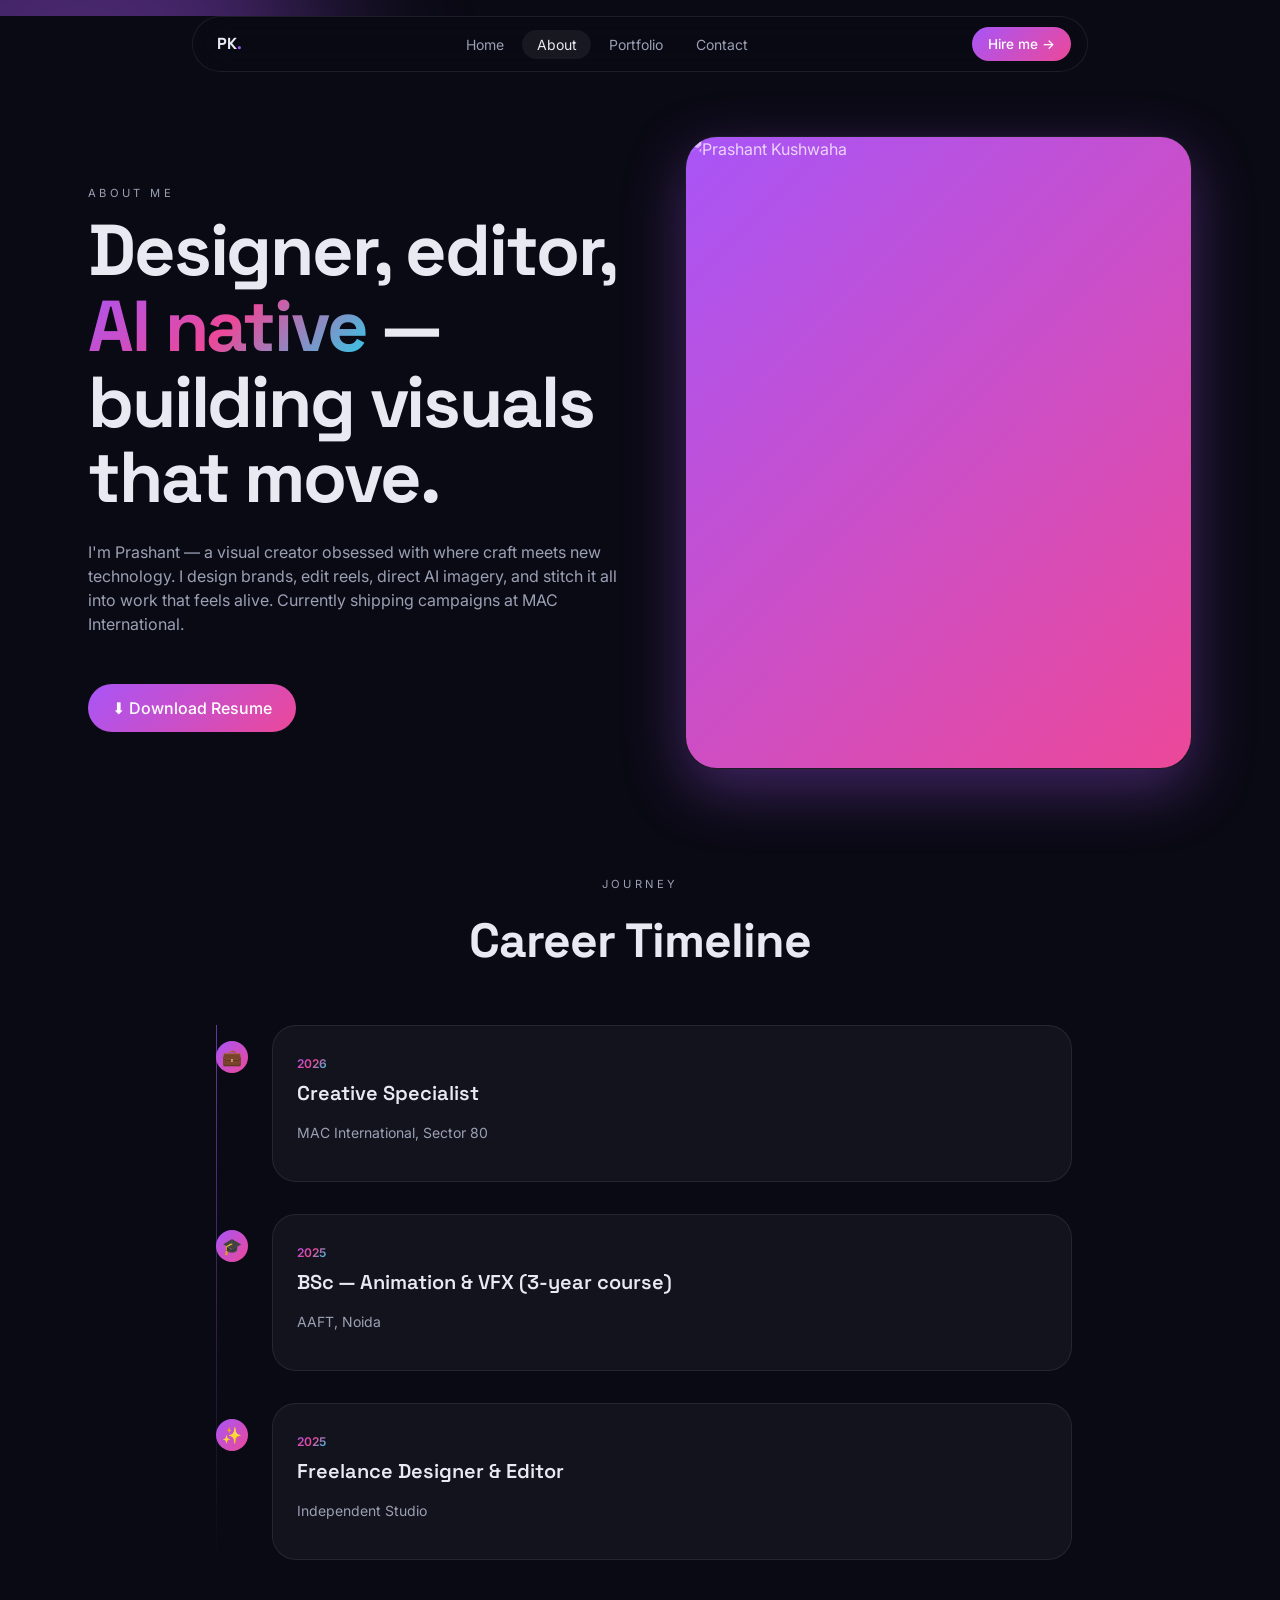
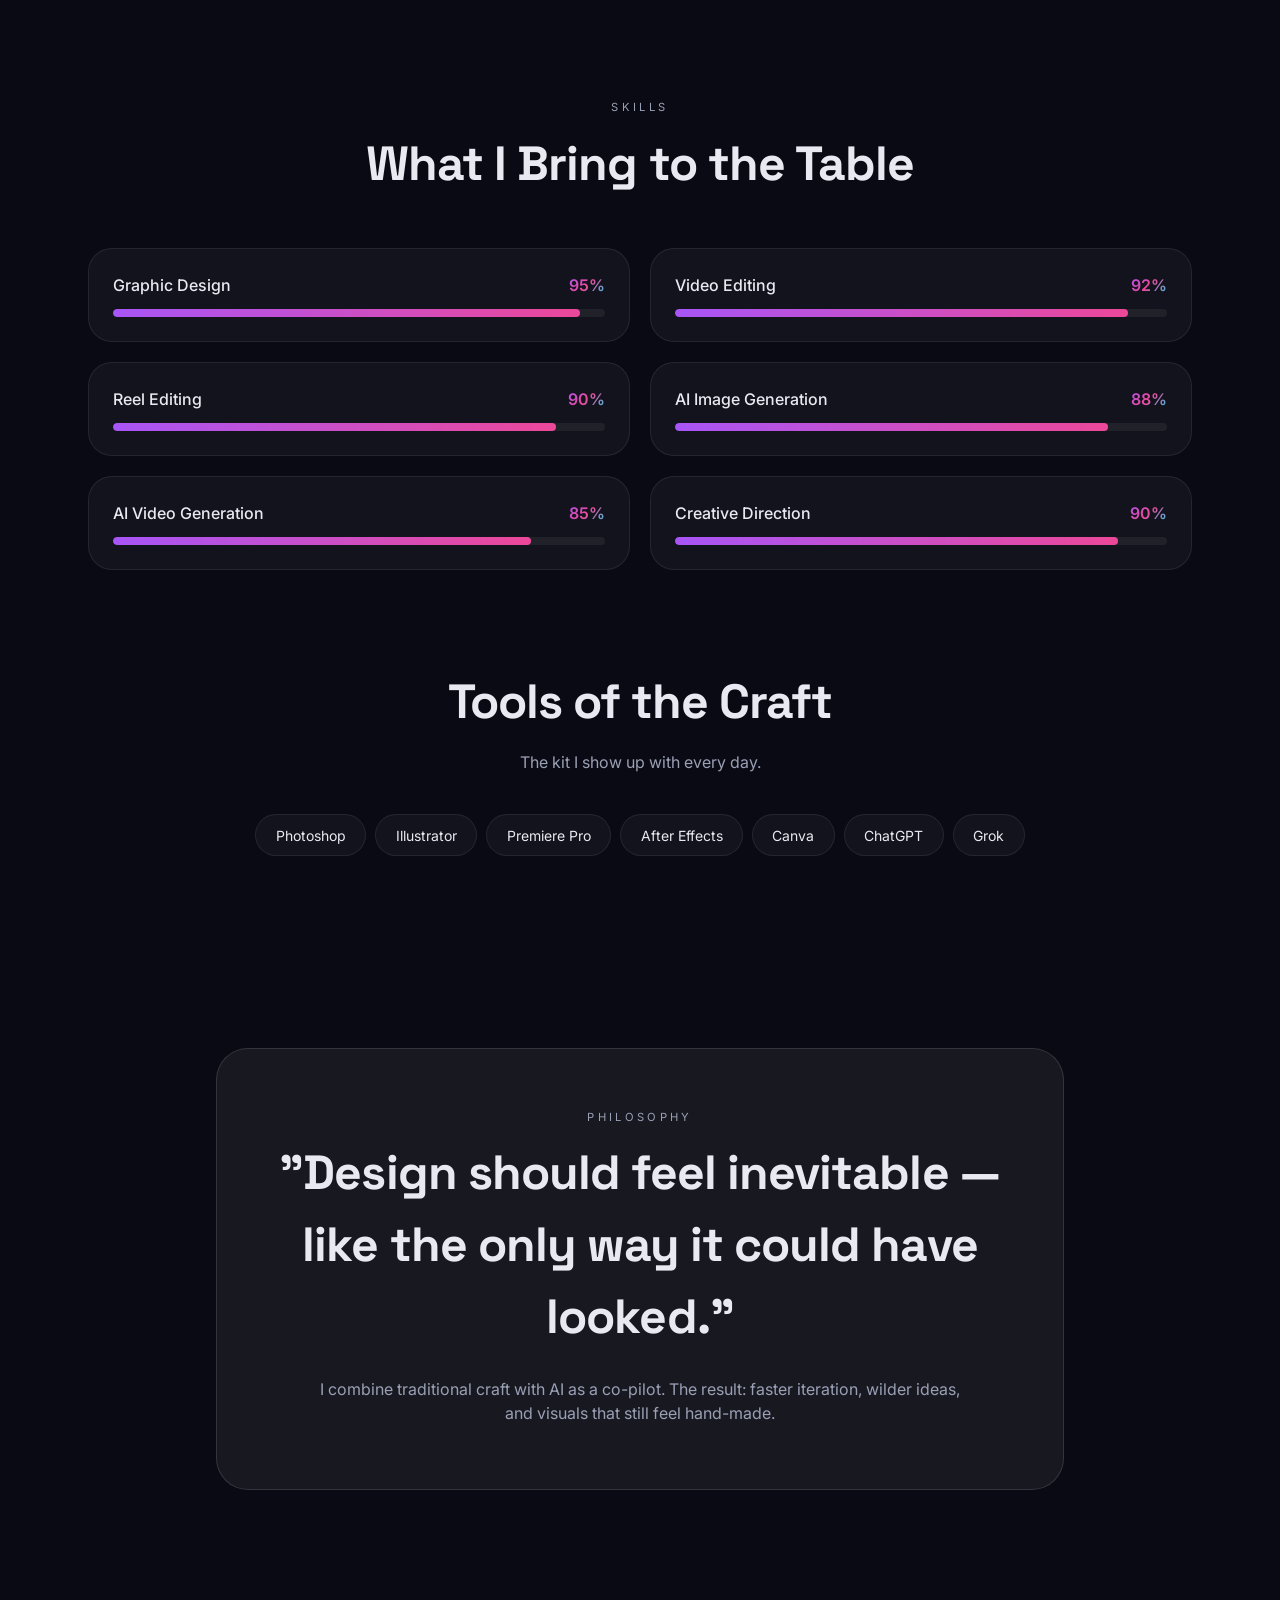
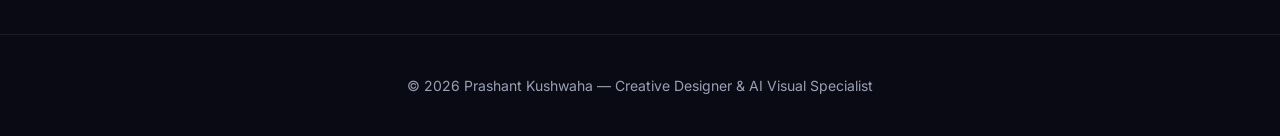
==== about.html @ 328b3780 "Add files via upload" ====
<!doctype html>
<html lang="en">
<head>
<meta charset="utf-8"/>
<meta name="viewport" content="width=device-width,initial-scale=1"/>
<title>About — Prashant Kushwaha</title>
<meta name="description" content="Creative journey, experience, education, tools and philosophy of Prashant Kushwaha."/>
<link rel="preconnect" href="https://fonts.googleapis.com"/>
<link rel="preconnect" href="https://fonts.gstatic.com" crossorigin/>
<link href="https://fonts.googleapis.com/css2?family=Inter:wght@400;500;600;700&family=Space+Grotesk:wght@500;600;700&display=swap" rel="stylesheet"/>
<link rel="stylesheet" href="styles.css"/>
</head>
<body>
<div class="blob blob1"></div>
<div class="blob blob2"></div>
<div class="container">
<nav class="top">
  <a class="brand" href="index.html">PK<span style="color:var(--primary)">.</span></a>
  <div>
    <a class="link " href="index.html">Home</a>
    <a class="link active" href="about.html">About</a>
    <a class="link " href="portfolio.html">Portfolio</a>
    <a class="link " href="contact.html">Contact</a>
  </div>
  <a class="btn btn-primary" style="padding:.45rem 1rem;font-size:.85rem" href="contact.html">Hire me →</a>
</nav>
</div>
<section><div class="container">
  <div class="hero">
    <div>
      <p class="eyebrow">About me</p>
      <h1 style="margin-top:.75rem">Designer, editor, <span class="gradient-text">AI native</span> — building visuals that move.</h1>
      <p class="muted" style="margin-top:1.5rem;max-width:40rem">I'm Prashant — a visual creator obsessed with where craft meets new technology. I design brands, edit reels, direct AI imagery, and stitch it all into work that feels alive. Currently shipping campaigns at MAC International.</p>
      <a class="btn btn-primary" style="margin-top:2rem" href="#">⬇ Download Resume</a>
    </div>
    <div class="portrait glow-lg">
      <div style="position:absolute;inset:0;background:linear-gradient(135deg,var(--primary),var(--primary-2))"></div>
      <img src="assets/portrait.jpg" alt="Prashant Kushwaha" style="mix-blend-mode:luminosity;opacity:.9;filter:none"/>
    </div>
  </div>
</div></section>

<section><div class="container">
  <div style="text-align:center"><p class="eyebrow">Journey</p><h2 style="margin-top:.75rem">Career Timeline</h2></div>
  <div class="timeline" style="margin-top:3rem">
    <div class="tl-item"><div class="dot-lg">💼</div><div class="card"><span class="gradient-text" style="font-size:.75rem;font-weight:600">2026</span><h3 style="margin-top:.25rem">Creative Specialist</h3><p class="muted" style="font-size:.875rem">MAC International, Sector 80</p></div></div><div class="tl-item"><div class="dot-lg">🎓</div><div class="card"><span class="gradient-text" style="font-size:.75rem;font-weight:600">2025</span><h3 style="margin-top:.25rem">BSc — Animation & VFX (3-year course)</h3><p class="muted" style="font-size:.875rem">AAFT, Noida</p></div></div><div class="tl-item"><div class="dot-lg">✨</div><div class="card"><span class="gradient-text" style="font-size:.75rem;font-weight:600">2025</span><h3 style="margin-top:.25rem">Freelance Designer & Editor</h3><p class="muted" style="font-size:.875rem">Independent Studio</p></div></div>
  </div>
</div></section>

<section><div class="container">
  <div style="text-align:center"><p class="eyebrow">Skills</p><h2 style="margin-top:.75rem">What I Bring to the Table</h2></div>
  <div class="grid cols-2" style="margin-top:3rem">
    <div class="card"><div style="display:flex;justify-content:space-between;margin-bottom:.75rem"><span style="font-weight:500">Graphic Design</span><span class="gradient-text" style="font-weight:600">95%</span></div><div class="skill-bar"><div style="width:95%"></div></div></div><div class="card"><div style="display:flex;justify-content:space-between;margin-bottom:.75rem"><span style="font-weight:500">Video Editing</span><span class="gradient-text" style="font-weight:600">92%</span></div><div class="skill-bar"><div style="width:92%"></div></div></div><div class="card"><div style="display:flex;justify-content:space-between;margin-bottom:.75rem"><span style="font-weight:500">Reel Editing</span><span class="gradient-text" style="font-weight:600">90%</span></div><div class="skill-bar"><div style="width:90%"></div></div></div><div class="card"><div style="display:flex;justify-content:space-between;margin-bottom:.75rem"><span style="font-weight:500">AI Image Generation</span><span class="gradient-text" style="font-weight:600">88%</span></div><div class="skill-bar"><div style="width:88%"></div></div></div><div class="card"><div style="display:flex;justify-content:space-between;margin-bottom:.75rem"><span style="font-weight:500">AI Video Generation</span><span class="gradient-text" style="font-weight:600">85%</span></div><div class="skill-bar"><div style="width:85%"></div></div></div><div class="card"><div style="display:flex;justify-content:space-between;margin-bottom:.75rem"><span style="font-weight:500">Creative Direction</span><span class="gradient-text" style="font-weight:600">90%</span></div><div class="skill-bar"><div style="width:90%"></div></div></div>
  </div>
</div></section>

<section><div class="container">
  <div style="text-align:center"><h2>Tools of the Craft</h2><p class="muted" style="margin-top:.75rem">The kit I show up with every day.</p></div>
  <div class="tools" style="margin-top:2.5rem"><span>Photoshop</span><span>Illustrator</span><span>Premiere Pro</span><span>After Effects</span><span>Canva</span><span>ChatGPT</span><span>Grok</span></div>
</div></section>

<section><div class="container" style="max-width:56rem">
  <div class="cta-box" style="text-align:center;display:block">
    <p class="eyebrow">Philosophy</p>
    <h2 style="margin-top:.75rem">"Design should feel inevitable — like the only way it could have looked."</h2>
    <p class="muted" style="margin-top:1.5rem;max-width:40rem;margin-left:auto;margin-right:auto">I combine traditional craft with AI as a co-pilot. The result: faster iteration, wilder ideas, and visuals that still feel hand-made.</p>
  </div>
</div></section>
<footer><div class="container">© 2026 Prashant Kushwaha — Creative Designer & AI Visual Specialist</div></footer>
</body></html>
---- styles.css ----
:root{
  --bg:#0a0a14; --fg:#e9e9f1; --muted:#9aa0b4; --primary:#a855f7; --primary-2:#ec4899; --accent:#22d3ee;
  --border:rgba(255,255,255,.08);
}
*{box-sizing:border-box}
html,body{margin:0;padding:0;background:var(--bg);color:var(--fg);font-family:'Inter',system-ui,sans-serif;line-height:1.5;-webkit-font-smoothing:antialiased}
a{color:inherit;text-decoration:none}
img{max-width:100%;display:block}
.font-display{font-family:'Space Grotesk','Inter',sans-serif;letter-spacing:-0.02em}
.container{max-width:72rem;margin:0 auto;padding:0 1.5rem}
.glass{background:rgba(255,255,255,.04);border:1px solid var(--border);backdrop-filter:blur(12px)}
.glass-strong{background:rgba(255,255,255,.06);border:1px solid rgba(255,255,255,.12);backdrop-filter:blur(20px)}
.gradient-primary{background:linear-gradient(135deg,var(--primary),var(--primary-2))}
.gradient-text{background:linear-gradient(135deg,var(--primary),var(--primary-2),var(--accent));-webkit-background-clip:text;background-clip:text;color:transparent}
.glow{box-shadow:0 0 30px rgba(168,85,247,.35)}
.glow-lg{box-shadow:0 20px 60px rgba(168,85,247,.35)}
.btn{display:inline-flex;align-items:center;gap:.5rem;border-radius:999px;padding:.75rem 1.5rem;font-weight:500;transition:transform .2s,box-shadow .2s}
.btn:hover{transform:translateY(-1px)}
.btn-primary{background:linear-gradient(135deg,var(--primary),var(--primary-2));color:#fff}
.btn-primary:hover{box-shadow:0 0 40px rgba(168,85,247,.6)}
.btn-ghost{background:rgba(255,255,255,.04);border:1px solid var(--border)}
.btn-ghost:hover{background:rgba(255,255,255,.08)}
nav.top{position:sticky;top:1rem;z-index:50;margin:1rem auto;max-width:56rem;display:flex;align-items:center;justify-content:space-between;padding:.6rem 1rem;border-radius:999px;background:rgba(10,10,20,.6);border:1px solid var(--border);backdrop-filter:blur(20px)}
nav.top a.link{padding:.4rem .9rem;border-radius:999px;font-size:.875rem;color:var(--muted)}
nav.top a.link:hover,nav.top a.link.active{color:var(--fg);background:rgba(255,255,255,.06)}
nav.top .brand{font-family:'Space Grotesk',sans-serif;font-weight:700;padding-left:.5rem}
section{padding:3rem 0}
h1,h2,h3{margin:0}
h1{font-family:'Space Grotesk',sans-serif;font-weight:700;font-size:clamp(2.5rem,6vw,4.5rem);line-height:1.05;letter-spacing:-0.03em}
h2{font-family:'Space Grotesk',sans-serif;font-weight:700;font-size:clamp(2rem,4.5vw,3rem);letter-spacing:-0.02em}
h3{font-family:'Space Grotesk',sans-serif;font-weight:600;font-size:1.25rem}
.muted{color:var(--muted)}
.eyebrow{font-size:.7rem;letter-spacing:.3em;text-transform:uppercase;color:var(--muted)}
.grid{display:grid;gap:1.25rem}
.cols-2{grid-template-columns:repeat(2,1fr)}
.cols-3{grid-template-columns:repeat(3,1fr)}
@media (max-width:768px){.cols-2,.cols-3{grid-template-columns:1fr}}
.card{border-radius:1.5rem;padding:1.5rem;background:rgba(255,255,255,.04);border:1px solid var(--border);transition:transform .3s,box-shadow .3s}
.card:hover{transform:translateY(-4px);box-shadow:0 20px 50px rgba(168,85,247,.2)}
.icon-box{width:3rem;height:3rem;border-radius:1rem;background:linear-gradient(135deg,var(--primary),var(--primary-2));display:flex;align-items:center;justify-content:center;color:#fff;margin-bottom:1rem;font-size:1.25rem}
.tag{display:inline-block;background:rgba(255,255,255,.06);border:1px solid var(--border);border-radius:999px;padding:.3rem .8rem;font-size:.75rem}
.hero{display:grid;grid-template-columns:1.1fr 1fr;gap:2.5rem;align-items:center}
@media(max-width:900px){.hero{grid-template-columns:1fr}}
.portrait{aspect-ratio:4/5;border-radius:2rem;overflow:hidden;position:relative;border:1px solid var(--border)}
.portrait img{position:absolute;inset:0;width:100%;height:100%;object-fit:cover;filter:grayscale(1) contrast(1.1)}
.portrait .overlay{position:absolute;inset:0;background:linear-gradient(135deg,var(--primary),var(--primary-2));mix-blend-mode:color;opacity:.9}
.portrait .fade{position:absolute;inset:0;background:linear-gradient(to top,rgba(10,10,20,.7),transparent)}
.chip{position:absolute;top:1rem;left:1rem;background:rgba(255,255,255,.1);backdrop-filter:blur(20px);border:1px solid rgba(255,255,255,.15);border-radius:999px;padding:.4rem .8rem;font-size:.75rem;font-weight:500}
.status{display:inline-flex;align-items:center;gap:.5rem;background:rgba(255,255,255,.04);border:1px solid var(--border);border-radius:999px;padding:.4rem 1rem;font-size:.75rem;margin-bottom:1.5rem}
.dot{width:.5rem;height:.5rem;border-radius:50%;background:#34d399;box-shadow:0 0 12px #34d399}
.works{column-count:3;column-gap:1.25rem}
@media(max-width:900px){.works{column-count:2}}
@media(max-width:600px){.works{column-count:1}}
.work{break-inside:avoid;margin-bottom:1.25rem;border-radius:1.5rem;overflow:hidden;position:relative;border:1px solid var(--border)}
.work .bg{aspect-ratio:4/5}
.work .fade{position:absolute;inset:0;background:linear-gradient(to top,rgba(10,10,20,.9),transparent 60%)}
.work .info{position:absolute;left:1rem;bottom:1rem;right:1rem}
.timeline{position:relative;max-width:56rem;margin:0 auto;padding:0 1rem}
.timeline:before{content:"";position:absolute;left:1.5rem;top:0;bottom:0;width:1px;background:linear-gradient(to bottom,rgba(168,85,247,.6),transparent)}
.tl-item{position:relative;padding-left:4rem;margin-bottom:2rem}
.tl-item .dot-lg{position:absolute;left:.5rem;top:1rem;width:2rem;height:2rem;border-radius:50%;background:linear-gradient(135deg,var(--primary),var(--primary-2));display:flex;align-items:center;justify-content:center}
.skill-bar{height:.5rem;border-radius:999px;background:rgba(255,255,255,.06);overflow:hidden}
.skill-bar > div{height:100%;background:linear-gradient(90deg,var(--primary),var(--primary-2));border-radius:999px}
.tools{display:flex;flex-wrap:wrap;gap:.6rem;justify-content:center}
.tools span{padding:.6rem 1.2rem;background:rgba(255,255,255,.04);border:1px solid var(--border);border-radius:999px;font-size:.875rem}
input,textarea{width:100%;background:rgba(255,255,255,.04);border:1px solid var(--border);border-radius:1rem;padding:.9rem 1rem;color:var(--fg);font-family:inherit;font-size:.9rem;outline:none}
input:focus,textarea:focus{border-color:var(--primary);box-shadow:0 0 0 3px rgba(168,85,247,.2)}
label{display:block;font-size:.75rem;text-transform:uppercase;letter-spacing:.1em;color:var(--muted);margin-bottom:.5rem}
.field{margin-bottom:1rem}
.contact-card{display:flex;gap:1rem;align-items:center;padding:1.2rem;border-radius:1.25rem;background:rgba(255,255,255,.04);border:1px solid var(--border);margin-bottom:1rem;transition:transform .2s}
.contact-card:hover{transform:translateY(-2px)}
.contact-card .icon-box{margin:0}
.filter-row{display:flex;flex-wrap:wrap;gap:.5rem;justify-content:center;margin:2rem 0}
.filter-row button,.filter-row a{padding:.5rem 1rem;border-radius:999px;font-size:.875rem;background:rgba(255,255,255,.04);border:1px solid var(--border);color:var(--muted);cursor:pointer}
.filter-row .active{background:linear-gradient(135deg,var(--primary),var(--primary-2));color:#fff;border-color:transparent}
.proj-grid{column-count:3;column-gap:1.25rem}
@media(max-width:900px){.proj-grid{column-count:2}}
@media(max-width:600px){.proj-grid{column-count:1}}
.proj{break-inside:avoid;margin-bottom:1.25rem;border-radius:1.5rem;overflow:hidden;position:relative;border:1px solid var(--border);background:rgba(255,255,255,.04)}
.proj img{width:100%;aspect-ratio:1/1;object-fit:cover}
.proj .bg{aspect-ratio:4/5}
.proj .fade{position:absolute;inset:0;background:linear-gradient(to top,rgba(10,10,20,.9),transparent 50%)}
.proj .info{position:absolute;left:1rem;bottom:1rem;right:1rem}
footer{margin-top:6rem;padding:2.5rem 0;border-top:1px solid var(--border);text-align:center;color:var(--muted);font-size:.875rem}
.blob{position:fixed;border-radius:50%;filter:blur(80px);opacity:.4;pointer-events:none;z-index:-1}
.blob1{width:30rem;height:30rem;background:var(--primary);top:-10rem;left:-10rem}
.blob2{width:25rem;height:25rem;background:var(--primary-2);bottom:-8rem;right:-8rem}
.cta-box{margin-top:6rem;border-radius:2rem;padding:3rem;background:rgba(255,255,255,.06);border:1px solid rgba(255,255,255,.12);position:relative;overflow:hidden;display:flex;justify-content:space-between;align-items:center;gap:1.5rem;flex-wrap:wrap}
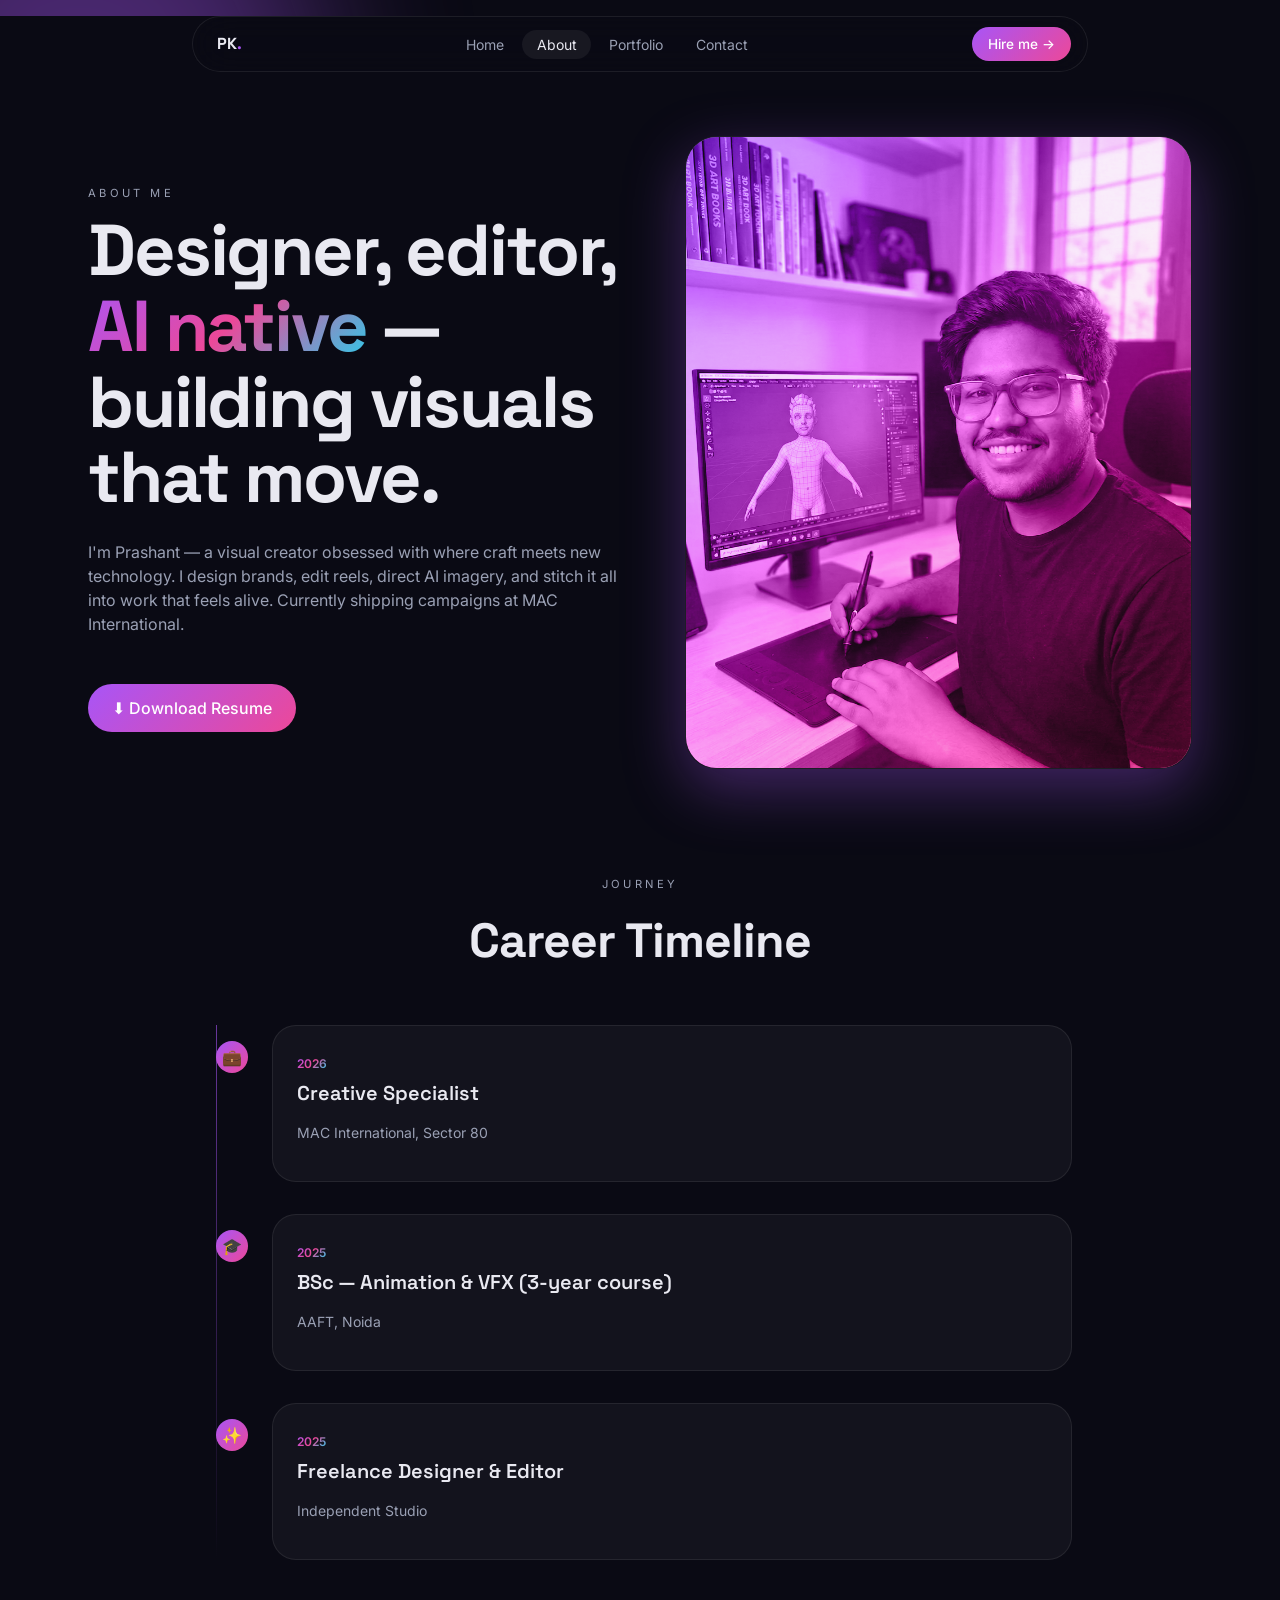
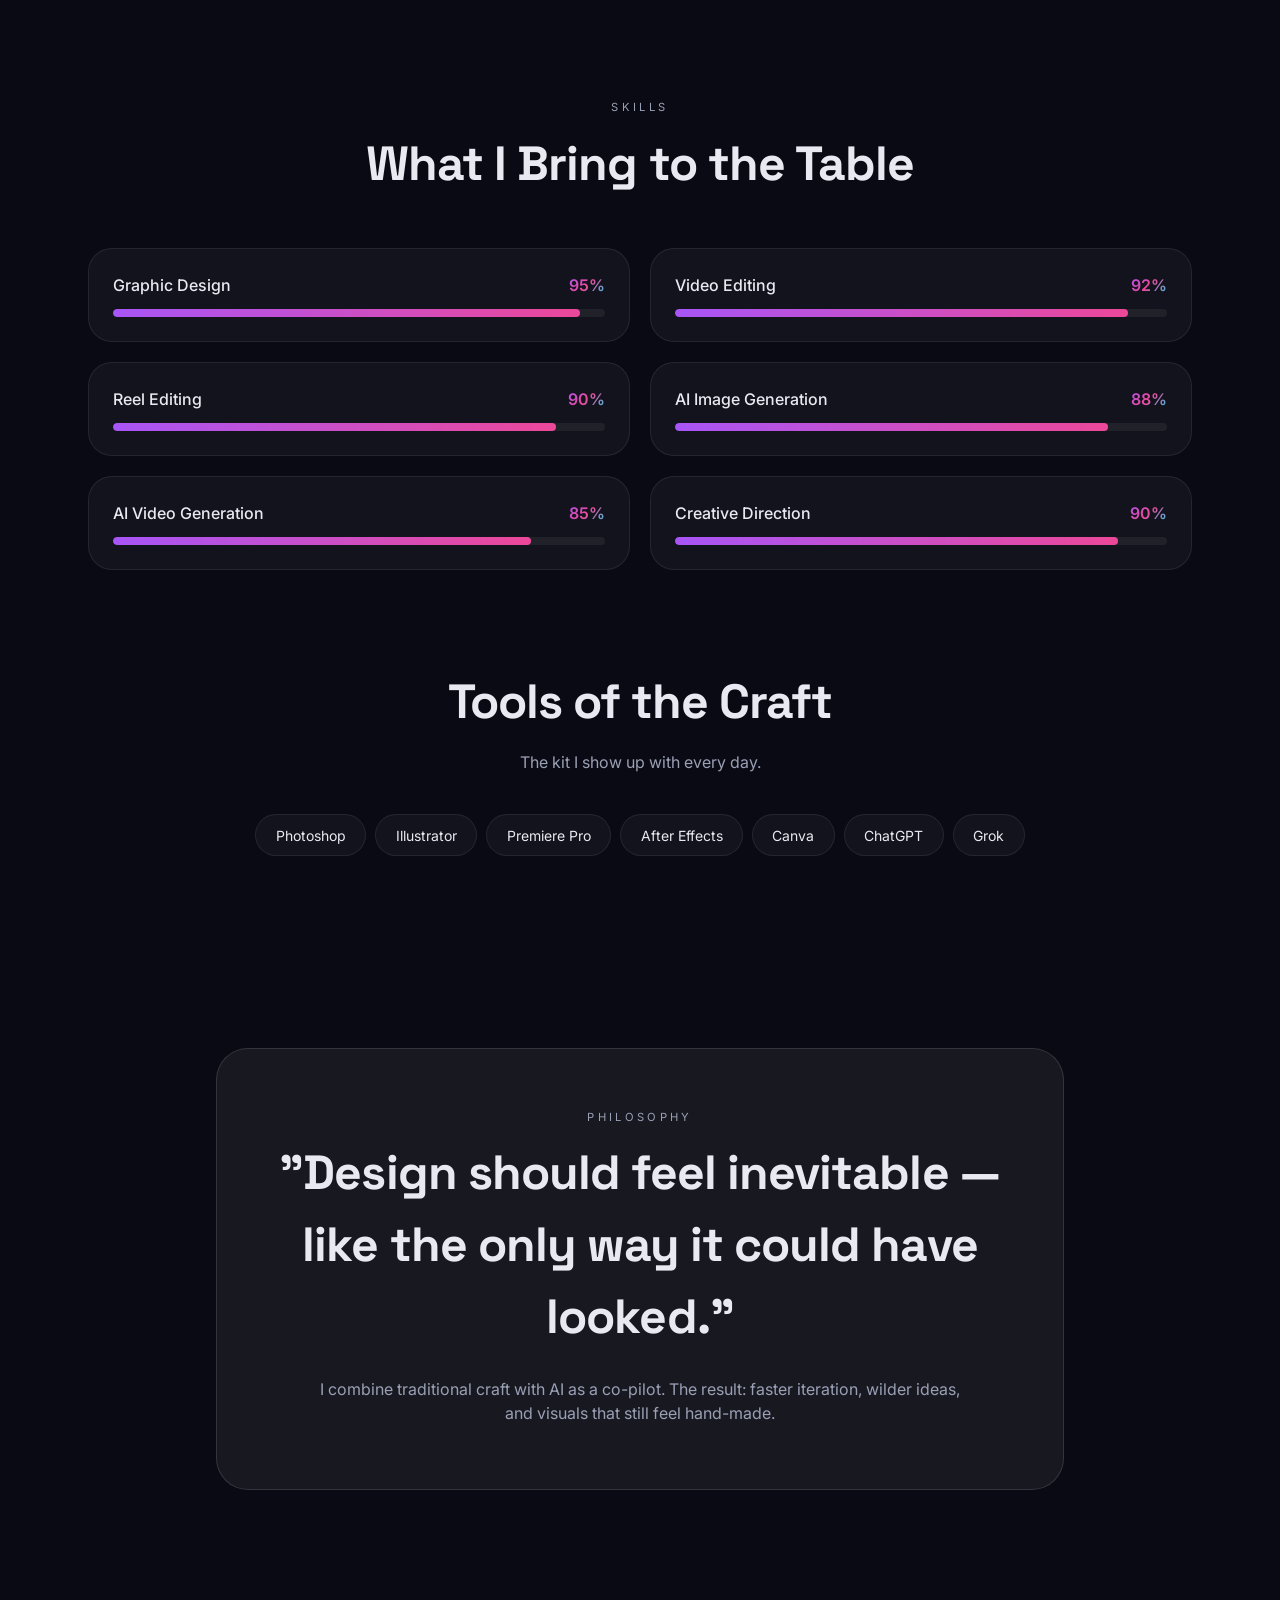
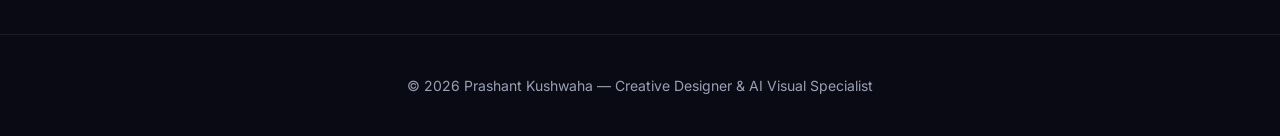
==== commit 438bf9e7: "Add files via upload" ====
--- a/about.html
+++ b/about.html
@@ -1,70 +1,70 @@
-<!doctype html>
-<html lang="en">
-<head>
-<meta charset="utf-8"/>
-<meta name="viewport" content="width=device-width,initial-scale=1"/>
-<title>About — Prashant Kushwaha</title>
-<meta name="description" content="Creative journey, experience, education, tools and philosophy of Prashant Kushwaha."/>
-<link rel="preconnect" href="https://fonts.googleapis.com"/>
-<link rel="preconnect" href="https://fonts.gstatic.com" crossorigin/>
-<link href="https://fonts.googleapis.com/css2?family=Inter:wght@400;500;600;700&family=Space+Grotesk:wght@500;600;700&display=swap" rel="stylesheet"/>
-<link rel="stylesheet" href="styles.css"/>
-</head>
-<body>
-<div class="blob blob1"></div>
-<div class="blob blob2"></div>
-<div class="container">
-<nav class="top">
-  <a class="brand" href="index.html">PK<span style="color:var(--primary)">.</span></a>
-  <div>
-    <a class="link " href="index.html">Home</a>
-    <a class="link active" href="about.html">About</a>
-    <a class="link " href="portfolio.html">Portfolio</a>
-    <a class="link " href="contact.html">Contact</a>
-  </div>
-  <a class="btn btn-primary" style="padding:.45rem 1rem;font-size:.85rem" href="contact.html">Hire me →</a>
-</nav>
-</div>
-<section><div class="container">
-  <div class="hero">
-    <div>
-      <p class="eyebrow">About me</p>
-      <h1 style="margin-top:.75rem">Designer, editor, <span class="gradient-text">AI native</span> — building visuals that move.</h1>
-      <p class="muted" style="margin-top:1.5rem;max-width:40rem">I'm Prashant — a visual creator obsessed with where craft meets new technology. I design brands, edit reels, direct AI imagery, and stitch it all into work that feels alive. Currently shipping campaigns at MAC International.</p>
-      <a class="btn btn-primary" style="margin-top:2rem" href="#">⬇ Download Resume</a>
-    </div>
-    <div class="portrait glow-lg">
-      <div style="position:absolute;inset:0;background:linear-gradient(135deg,var(--primary),var(--primary-2))"></div>
-      <img src="assets/portrait.jpg" alt="Prashant Kushwaha" style="mix-blend-mode:luminosity;opacity:.9;filter:none"/>
-    </div>
-  </div>
-</div></section>
-
-<section><div class="container">
-  <div style="text-align:center"><p class="eyebrow">Journey</p><h2 style="margin-top:.75rem">Career Timeline</h2></div>
-  <div class="timeline" style="margin-top:3rem">
-    <div class="tl-item"><div class="dot-lg">💼</div><div class="card"><span class="gradient-text" style="font-size:.75rem;font-weight:600">2026</span><h3 style="margin-top:.25rem">Creative Specialist</h3><p class="muted" style="font-size:.875rem">MAC International, Sector 80</p></div></div><div class="tl-item"><div class="dot-lg">🎓</div><div class="card"><span class="gradient-text" style="font-size:.75rem;font-weight:600">2025</span><h3 style="margin-top:.25rem">BSc — Animation & VFX (3-year course)</h3><p class="muted" style="font-size:.875rem">AAFT, Noida</p></div></div><div class="tl-item"><div class="dot-lg">✨</div><div class="card"><span class="gradient-text" style="font-size:.75rem;font-weight:600">2025</span><h3 style="margin-top:.25rem">Freelance Designer & Editor</h3><p class="muted" style="font-size:.875rem">Independent Studio</p></div></div>
-  </div>
-</div></section>
-
-<section><div class="container">
-  <div style="text-align:center"><p class="eyebrow">Skills</p><h2 style="margin-top:.75rem">What I Bring to the Table</h2></div>
-  <div class="grid cols-2" style="margin-top:3rem">
-    <div class="card"><div style="display:flex;justify-content:space-between;margin-bottom:.75rem"><span style="font-weight:500">Graphic Design</span><span class="gradient-text" style="font-weight:600">95%</span></div><div class="skill-bar"><div style="width:95%"></div></div></div><div class="card"><div style="display:flex;justify-content:space-between;margin-bottom:.75rem"><span style="font-weight:500">Video Editing</span><span class="gradient-text" style="font-weight:600">92%</span></div><div class="skill-bar"><div style="width:92%"></div></div></div><div class="card"><div style="display:flex;justify-content:space-between;margin-bottom:.75rem"><span style="font-weight:500">Reel Editing</span><span class="gradient-text" style="font-weight:600">90%</span></div><div class="skill-bar"><div style="width:90%"></div></div></div><div class="card"><div style="display:flex;justify-content:space-between;margin-bottom:.75rem"><span style="font-weight:500">AI Image Generation</span><span class="gradient-text" style="font-weight:600">88%</span></div><div class="skill-bar"><div style="width:88%"></div></div></div><div class="card"><div style="display:flex;justify-content:space-between;margin-bottom:.75rem"><span style="font-weight:500">AI Video Generation</span><span class="gradient-text" style="font-weight:600">85%</span></div><div class="skill-bar"><div style="width:85%"></div></div></div><div class="card"><div style="display:flex;justify-content:space-between;margin-bottom:.75rem"><span style="font-weight:500">Creative Direction</span><span class="gradient-text" style="font-weight:600">90%</span></div><div class="skill-bar"><div style="width:90%"></div></div></div>
-  </div>
-</div></section>
-
-<section><div class="container">
-  <div style="text-align:center"><h2>Tools of the Craft</h2><p class="muted" style="margin-top:.75rem">The kit I show up with every day.</p></div>
-  <div class="tools" style="margin-top:2.5rem"><span>Photoshop</span><span>Illustrator</span><span>Premiere Pro</span><span>After Effects</span><span>Canva</span><span>ChatGPT</span><span>Grok</span></div>
-</div></section>
-
-<section><div class="container" style="max-width:56rem">
-  <div class="cta-box" style="text-align:center;display:block">
-    <p class="eyebrow">Philosophy</p>
-    <h2 style="margin-top:.75rem">"Design should feel inevitable — like the only way it could have looked."</h2>
-    <p class="muted" style="margin-top:1.5rem;max-width:40rem;margin-left:auto;margin-right:auto">I combine traditional craft with AI as a co-pilot. The result: faster iteration, wilder ideas, and visuals that still feel hand-made.</p>
-  </div>
-</div></section>
-<footer><div class="container">© 2026 Prashant Kushwaha — Creative Designer & AI Visual Specialist</div></footer>
+<!doctype html>
+<html lang="en">
+<head>
+<meta charset="utf-8"/>
+<meta name="viewport" content="width=device-width,initial-scale=1"/>
+<title>About — Prashant Kushwaha</title>
+<meta name="description" content="Creative journey, experience, education, tools and philosophy of Prashant Kushwaha."/>
+<link rel="preconnect" href="https://fonts.googleapis.com"/>
+<link rel="preconnect" href="https://fonts.gstatic.com" crossorigin/>
+<link href="https://fonts.googleapis.com/css2?family=Inter:wght@400;500;600;700&family=Space+Grotesk:wght@500;600;700&display=swap" rel="stylesheet"/>
+<link rel="stylesheet" href="styles.css"/>
+</head>
+<body>
+<div class="blob blob1"></div>
+<div class="blob blob2"></div>
+<div class="container">
+<nav class="top">
+  <a class="brand" href="index.html">PK<span style="color:var(--primary)">.</span></a>
+  <div>
+    <a class="link " href="index.html">Home</a>
+    <a class="link active" href="about.html">About</a>
+    <a class="link " href="portfolio.html">Portfolio</a>
+    <a class="link " href="contact.html">Contact</a>
+  </div>
+  <a class="btn btn-primary" style="padding:.45rem 1rem;font-size:.85rem" href="contact.html">Hire me →</a>
+</nav>
+</div>
+<section><div class="container">
+  <div class="hero">
+    <div>
+      <p class="eyebrow">About me</p>
+      <h1 style="margin-top:.75rem">Designer, editor, <span class="gradient-text">AI native</span> — building visuals that move.</h1>
+      <p class="muted" style="margin-top:1.5rem;max-width:40rem">I'm Prashant — a visual creator obsessed with where craft meets new technology. I design brands, edit reels, direct AI imagery, and stitch it all into work that feels alive. Currently shipping campaigns at MAC International.</p>
+      <a class="btn btn-primary" style="margin-top:2rem" href="#">⬇ Download Resume</a>
+    </div>
+    <div class="portrait glow-lg">
+      <div style="position:absolute;inset:0;background:linear-gradient(135deg,var(--primary),var(--primary-2))"></div>
+      <img src="portrait.jpg" alt="Prashant Kushwaha" style="mix-blend-mode:luminosity;opacity:.9;filter:none"/>
+    </div>
+  </div>
+</div></section>
+
+<section><div class="container">
+  <div style="text-align:center"><p class="eyebrow">Journey</p><h2 style="margin-top:.75rem">Career Timeline</h2></div>
+  <div class="timeline" style="margin-top:3rem">
+    <div class="tl-item"><div class="dot-lg">💼</div><div class="card"><span class="gradient-text" style="font-size:.75rem;font-weight:600">2026</span><h3 style="margin-top:.25rem">Creative Specialist</h3><p class="muted" style="font-size:.875rem">MAC International, Sector 80</p></div></div><div class="tl-item"><div class="dot-lg">🎓</div><div class="card"><span class="gradient-text" style="font-size:.75rem;font-weight:600">2025</span><h3 style="margin-top:.25rem">BSc — Animation & VFX (3-year course)</h3><p class="muted" style="font-size:.875rem">AAFT, Noida</p></div></div><div class="tl-item"><div class="dot-lg">✨</div><div class="card"><span class="gradient-text" style="font-size:.75rem;font-weight:600">2025</span><h3 style="margin-top:.25rem">Freelance Designer & Editor</h3><p class="muted" style="font-size:.875rem">Independent Studio</p></div></div>
+  </div>
+</div></section>
+
+<section><div class="container">
+  <div style="text-align:center"><p class="eyebrow">Skills</p><h2 style="margin-top:.75rem">What I Bring to the Table</h2></div>
+  <div class="grid cols-2" style="margin-top:3rem">
+    <div class="card"><div style="display:flex;justify-content:space-between;margin-bottom:.75rem"><span style="font-weight:500">Graphic Design</span><span class="gradient-text" style="font-weight:600">95%</span></div><div class="skill-bar"><div style="width:95%"></div></div></div><div class="card"><div style="display:flex;justify-content:space-between;margin-bottom:.75rem"><span style="font-weight:500">Video Editing</span><span class="gradient-text" style="font-weight:600">92%</span></div><div class="skill-bar"><div style="width:92%"></div></div></div><div class="card"><div style="display:flex;justify-content:space-between;margin-bottom:.75rem"><span style="font-weight:500">Reel Editing</span><span class="gradient-text" style="font-weight:600">90%</span></div><div class="skill-bar"><div style="width:90%"></div></div></div><div class="card"><div style="display:flex;justify-content:space-between;margin-bottom:.75rem"><span style="font-weight:500">AI Image Generation</span><span class="gradient-text" style="font-weight:600">88%</span></div><div class="skill-bar"><div style="width:88%"></div></div></div><div class="card"><div style="display:flex;justify-content:space-between;margin-bottom:.75rem"><span style="font-weight:500">AI Video Generation</span><span class="gradient-text" style="font-weight:600">85%</span></div><div class="skill-bar"><div style="width:85%"></div></div></div><div class="card"><div style="display:flex;justify-content:space-between;margin-bottom:.75rem"><span style="font-weight:500">Creative Direction</span><span class="gradient-text" style="font-weight:600">90%</span></div><div class="skill-bar"><div style="width:90%"></div></div></div>
+  </div>
+</div></section>
+
+<section><div class="container">
+  <div style="text-align:center"><h2>Tools of the Craft</h2><p class="muted" style="margin-top:.75rem">The kit I show up with every day.</p></div>
+  <div class="tools" style="margin-top:2.5rem"><span>Photoshop</span><span>Illustrator</span><span>Premiere Pro</span><span>After Effects</span><span>Canva</span><span>ChatGPT</span><span>Grok</span></div>
+</div></section>
+
+<section><div class="container" style="max-width:56rem">
+  <div class="cta-box" style="text-align:center;display:block">
+    <p class="eyebrow">Philosophy</p>
+    <h2 style="margin-top:.75rem">"Design should feel inevitable — like the only way it could have looked."</h2>
+    <p class="muted" style="margin-top:1.5rem;max-width:40rem;margin-left:auto;margin-right:auto">I combine traditional craft with AI as a co-pilot. The result: faster iteration, wilder ideas, and visuals that still feel hand-made.</p>
+  </div>
+</div></section>
+<footer><div class="container">© 2026 Prashant Kushwaha — Creative Designer & AI Visual Specialist</div></footer>
 </body></html>
